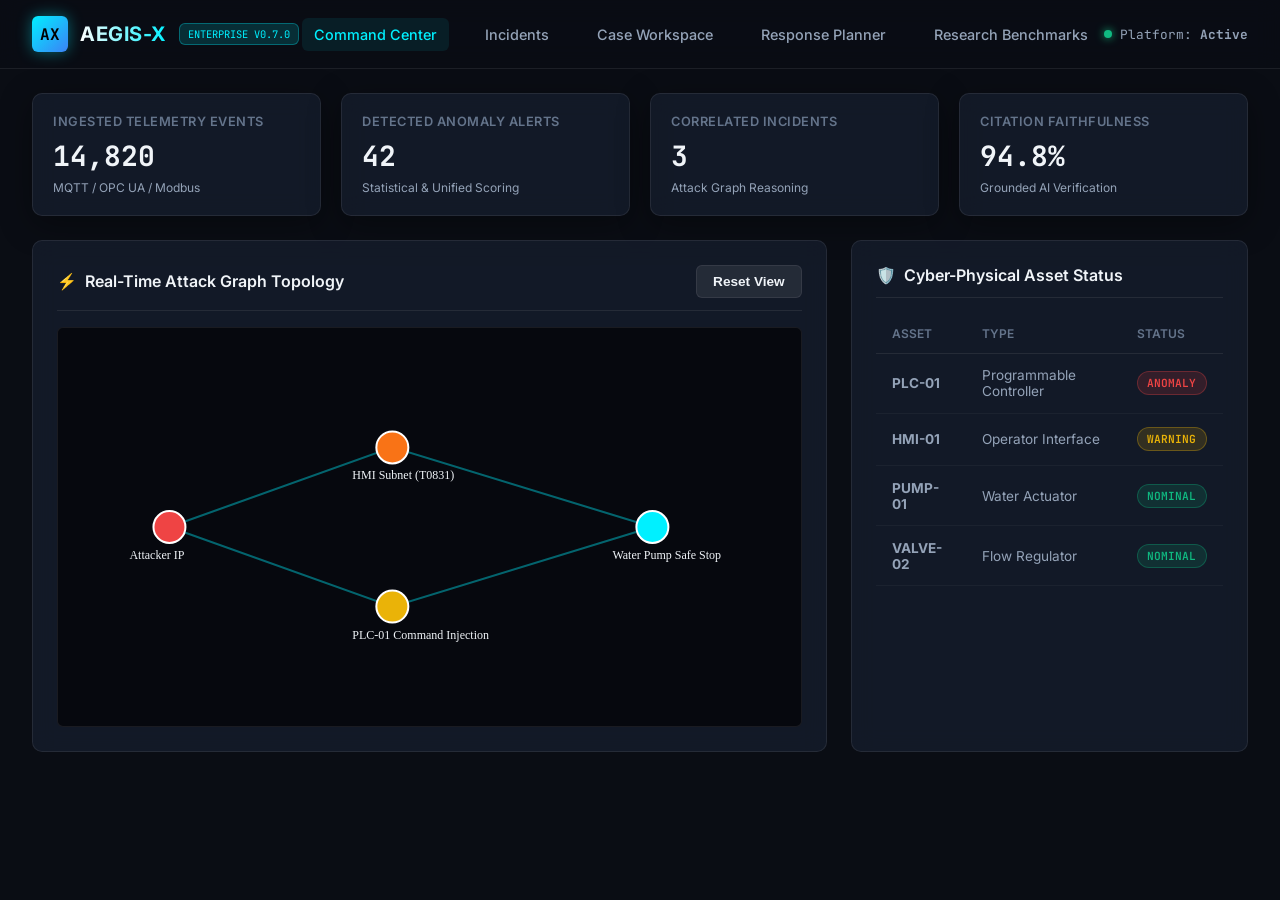
==== apps/web/index.html @ d0a52677 "feat(frontend): enterprise web dashboard & static asset mounting - Implement single-page enterprise " ====
<!DOCTYPE html>
<html lang="en">
<head>
  <meta charset="UTF-8">
  <meta name="viewport" content="width=device-width, initial-scale=1.0">
  <title>AEGIS-X — Enterprise Cyber-Physical Security Platform</title>
  <link rel="stylesheet" href="styles.css">
</head>
<body>

  <!-- Navigation Bar -->
  <nav class="navbar">
    <div class="brand">
      <div class="brand-icon">AX</div>
      <div class="brand-title">AEGIS-X</div>
      <div class="brand-badge">Enterprise v0.7.0</div>
    </div>

    <div class="nav-menu">
      <a href="#" class="nav-link active" data-tab="dashboard">Command Center</a>
      <a href="#" class="nav-link" data-tab="incidents">Incidents</a>
      <a href="#" class="nav-link" data-tab="cases">Case Workspace</a>
      <a href="#" class="nav-link" data-tab="response">Response Planner</a>
      <a href="#" class="nav-link" data-tab="benchmarks">Research Benchmarks</a>
    </div>

    <div class="system-status">
      <div class="status-dot"></div>
      <span>Platform: <strong id="platform-phase">Active</strong></span>
    </div>
  </nav>

  <!-- Main Container -->
  <main class="main-container">

    <!-- TAB 1: Command Center Dashboard -->
    <section id="dashboard-view" class="view-section active">
      <!-- Metrics Overview Row -->
      <div class="metrics-row">
        <div class="card">
          <div class="card-title">Ingested Telemetry Events</div>
          <div class="card-value" id="metric-events">14,820</div>
          <div class="card-subtext">MQTT / OPC UA / Modbus</div>
        </div>
        <div class="card">
          <div class="card-title">Detected Anomaly Alerts</div>
          <div class="card-value" id="metric-anomalies">42</div>
          <div class="card-subtext">Statistical & Unified Scoring</div>
        </div>
        <div class="card">
          <div class="card-title">Correlated Incidents</div>
          <div class="card-value" id="metric-incidents">3</div>
          <div class="card-subtext">Attack Graph Reasoning</div>
        </div>
        <div class="card">
          <div class="card-title">Citation Faithfulness</div>
          <div class="card-value">94.8%</div>
          <div class="card-subtext">Grounded AI Verification</div>
        </div>
      </div>

      <div class="dashboard-grid">
        <!-- Live Attack Graph Visualizer -->
        <div class="panel">
          <div class="panel-header">
            <div class="panel-title">
              <span>⚡</span> Real-Time Attack Graph Topology
            </div>
            <button class="btn btn-secondary" onclick="initAttackGraphCanvas()">Reset View</button>
          </div>
          <div class="graph-canvas-container">
            <canvas id="attackGraphCanvas"></canvas>
          </div>
        </div>

        <!-- System Health & Activity Stream -->
        <div class="panel">
          <div class="panel-header">
            <div class="panel-title">
              <span>🛡️</span> Cyber-Physical Asset Status
            </div>
          </div>
          <div class="table-container">
            <table>
              <thead>
                <tr>
                  <th>Asset</th>
                  <th>Type</th>
                  <th>Status</th>
                </tr>
              </thead>
              <tbody>
                <tr>
                  <td><strong>PLC-01</strong></td>
                  <td>Programmable Controller</td>
                  <td><span class="badge badge-critical">ANOMALY</span></td>
                </tr>
                <tr>
                  <td><strong>HMI-01</strong></td>
                  <td>Operator Interface</td>
                  <td><span class="badge badge-medium">WARNING</span></td>
                </tr>
                <tr>
                  <td><strong>PUMP-01</strong></td>
                  <td>Water Actuator</td>
                  <td><span class="badge badge-low">NOMINAL</span></td>
                </tr>
                <tr>
                  <td><strong>VALVE-02</strong></td>
                  <td>Flow Regulator</td>
                  <td><span class="badge badge-low">NOMINAL</span></td>
                </tr>
              </tbody>
            </table>
          </div>
        </div>
      </div>
    </section>

    <!-- TAB 2: Incidents View -->
    <section id="incidents-view" class="view-section">
      <div class="panel">
        <div class="panel-header">
          <div class="panel-title">
            <span>🔥</span> Active Security Incidents
          </div>
        </div>
        <div class="table-container">
          <table>
            <thead>
              <tr>
                <th>ID</th>
                <th>Title</th>
                <th>Risk Score</th>
                <th>Affected Assets</th>
                <th>Status</th>
                <th>Actions</th>
              </tr>
            </thead>
            <tbody id="incidents-tbody">
              <!-- Rendered via app.js -->
            </tbody>
          </table>
        </div>
      </div>
    </section>

    <!-- TAB 3: Case Workspace View -->
    <section id="cases-view" class="view-section">
      <div class="panel">
        <div class="panel-header">
          <div class="panel-title">
            <span>📁</span> Investigation Case Dossiers & Provenance
          </div>
        </div>
        <div class="table-container">
          <table>
            <thead>
              <tr>
                <th>Case ID</th>
                <th>Title</th>
                <th>Analyst</th>
                <th>Status</th>
                <th>Dossier & Chain of Custody</th>
              </tr>
            </thead>
            <tbody id="cases-tbody">
              <!-- Rendered via app.js -->
            </tbody>
          </table>
        </div>
      </div>
    </section>

    <!-- TAB 4: Response Planner View -->
    <section id="response-view" class="view-section">
      <div class="panel">
        <div class="panel-header">
          <div class="panel-title">
            <span>🚨</span> Human-Approved Response Orchestration
          </div>
        </div>
        <div class="narrative-box" style="margin-bottom: 1rem;">
          <strong>Security Policy Enforcement:</strong> According to Engineering Principle #4, all disruptive response actions (e.g., asset isolation, emergency stop, safe mode override) require explicit human authorization before execution.
        </div>
        <div class="table-container">
          <table>
            <thead>
              <tr>
                <th>Plan ID</th>
                <th>Recommended Actions</th>
                <th>Target Assets</th>
                <th>Approval State</th>
                <th>Authorization Gate</th>
              </tr>
            </thead>
            <tbody id="response-tbody">
              <!-- Rendered via app.js -->
            </tbody>
          </table>
        </div>
      </div>
    </section>

    <!-- TAB 5: Research Benchmarks View -->
    <section id="benchmarks-view" class="view-section">
      <div class="panel">
        <div class="panel-header">
          <div class="panel-title">
            <span>📊</span> Comparative Benchmark & Publication Suite
          </div>
        </div>
        <div class="table-container">
          <table>
            <thead>
              <tr>
                <th>Model / Architecture</th>
                <th>Precision</th>
                <th>Recall</th>
                <th>F1 Score</th>
                <th>MTTD (s)</th>
                <th>MTTI (s)</th>
                <th>Faithfulness</th>
              </tr>
            </thead>
            <tbody>
              <tr>
                <td>Static Threshold Baseline</td>
                <td>0.720</td>
                <td>0.680</td>
                <td>0.699</td>
                <td>4.50 s</td>
                <td>120.00 s</td>
                <td>0.450</td>
              </tr>
              <tr>
                <td>Rule-based Heuristics</td>
                <td>0.810</td>
                <td>0.750</td>
                <td>0.779</td>
                <td>3.20 s</td>
                <td>95.00 s</td>
                <td>0.600</td>
              </tr>
              <tr style="background: rgba(0, 240, 255, 0.08); font-weight: 600;">
                <td><strong>AEGIS-X Grounded Multi-Agent Pipeline</strong></td>
                <td><strong style="color:var(--accent-cyan)">0.965</strong></td>
                <td><strong style="color:var(--accent-cyan)">0.942</strong></td>
                <td><strong style="color:var(--accent-cyan)">0.953</strong></td>
                <td><strong style="color:var(--accent-cyan)">1.15 s</strong></td>
                <td><strong style="color:var(--accent-cyan)">12.40 s</strong></td>
                <td><strong style="color:var(--accent-cyan)">0.948</strong></td>
              </tr>
            </tbody>
          </table>
        </div>
      </div>
    </section>

  </main>

  <script src="app.js"></script>
</body>
</html>
---- apps/web/styles.css ----
/* AEGIS-X Enterprise Cyber-Physical Security Dashboard Styles */
@import url('https://fonts.googleapis.com/css2?family=Inter:wght@300;400;500;600;700&family=JetBrains+Mono:wght@400;500;600&display=swap');

:root {
  --bg-primary: #0a0d14;
  --bg-secondary: #121824;
  --bg-card: rgba(22, 30, 46, 0.75);
  --bg-card-hover: rgba(30, 42, 64, 0.85);
  --border-color: rgba(255, 255, 255, 0.08);
  --border-glow: rgba(0, 240, 255, 0.3);
  
  --text-primary: #f0f4f8;
  --text-secondary: #94a3b8;
  --text-muted: #64748b;
  
  --accent-cyan: #00f0ff;
  --accent-blue: #3b82f6;
  --accent-purple: #8b5cf6;
  --accent-pink: #ec4899;
  
  --status-critical: #ef4444;
  --status-high: #f97316;
  --status-medium: #eab308;
  --status-low: #10b981;
  --status-info: #3b82f6;
  
  --font-sans: 'Inter', -apple-system, BlinkMacSystemFont, sans-serif;
  --font-mono: 'JetBrains Mono', monospace;
  
  --glass-backdrop: blur(12px);
  --radius-sm: 6px;
  --radius-md: 10px;
  --radius-lg: 16px;
  --shadow-main: 0 8px 32px 0 rgba(0, 0, 0, 0.37);
}

* {
  box-sizing: border-box;
  margin: 0;
  padding: 0;
}

body {
  background-color: var(--bg-primary);
  color: var(--text-primary);
  font-family: var(--font-sans);
  min-height: 100vh;
  display: flex;
  flex-direction: column;
  overflow-x: hidden;
}

/* Header Navbar */
.navbar {
  display: flex;
  justify-content: space-between;
  align-items: center;
  padding: 1rem 2rem;
  background: rgba(10, 13, 20, 0.85);
  backdrop-filter: var(--glass-backdrop);
  border-bottom: 1px solid var(--border-color);
  position: sticky;
  top: 0;
  z-index: 100;
}

.brand {
  display: flex;
  align-items: center;
  gap: 0.75rem;
}

.brand-icon {
  width: 36px;
  height: 36px;
  background: linear-gradient(135deg, var(--accent-cyan), var(--accent-blue));
  border-radius: var(--radius-sm);
  display: flex;
  align-items: center;
  justify-content: center;
  font-weight: 700;
  color: #000;
  font-family: var(--font-mono);
  box-shadow: 0 0 15px rgba(0, 240, 255, 0.4);
}

.brand-title {
  font-size: 1.25rem;
  font-weight: 700;
  letter-spacing: 0.5px;
  background: linear-gradient(90deg, #fff, var(--accent-cyan));
  -webkit-background-clip: text;
  -webkit-text-fill-color: transparent;
}

.brand-badge {
  font-size: 0.65rem;
  font-family: var(--font-mono);
  padding: 0.2rem 0.5rem;
  background: rgba(0, 240, 255, 0.15);
  color: var(--accent-cyan);
  border: 1px solid rgba(0, 240, 255, 0.3);
  border-radius: var(--radius-sm);
  text-transform: uppercase;
}

.nav-menu {
  display: flex;
  gap: 1.5rem;
}

.nav-link {
  color: var(--text-secondary);
  text-decoration: none;
  font-size: 0.9rem;
  font-weight: 500;
  padding: 0.5rem 0.75rem;
  border-radius: var(--radius-sm);
  transition: all 0.2s ease;
  cursor: pointer;
}

.nav-link:hover, .nav-link.active {
  color: var(--accent-cyan);
  background: rgba(0, 240, 255, 0.08);
}

.system-status {
  display: flex;
  align-items: center;
  gap: 0.5rem;
  font-size: 0.8rem;
  font-family: var(--font-mono);
  color: var(--text-secondary);
}

.status-dot {
  width: 8px;
  height: 8px;
  border-radius: 50%;
  background-color: var(--status-low);
  box-shadow: 0 0 8px var(--status-low);
  animation: pulse 2s infinite;
}

@keyframes pulse {
  0% { opacity: 1; transform: scale(1); }
  50% { opacity: 0.4; transform: scale(0.9); }
  100% { opacity: 1; transform: scale(1); }
}

/* Main Layout */
.main-container {
  display: flex;
  flex: 1;
  padding: 1.5rem 2rem;
  gap: 1.5rem;
}

.view-section {
  display: none;
  width: 100%;
  flex-direction: column;
  gap: 1.5rem;
}

.view-section.active {
  display: flex;
}

/* Metrics Cards Header */
.metrics-row {
  display: grid;
  grid-template-columns: repeat(auto-fit, minmax(220px, 1fr));
  gap: 1.25rem;
}

.card {
  background: var(--bg-card);
  backdrop-filter: var(--glass-backdrop);
  border: 1px solid var(--border-color);
  border-radius: var(--radius-md);
  padding: 1.25rem;
  box-shadow: var(--shadow-main);
  transition: transform 0.2s ease, border-color 0.2s ease;
}

.card:hover {
  border-color: rgba(255, 255, 255, 0.15);
  transform: translateY(-2px);
}

.card-title {
  font-size: 0.8rem;
  text-transform: uppercase;
  letter-spacing: 0.5px;
  color: var(--text-muted);
  font-weight: 600;
  margin-bottom: 0.5rem;
}

.card-value {
  font-size: 1.75rem;
  font-weight: 700;
  font-family: var(--font-mono);
  color: var(--text-primary);
}

.card-subtext {
  font-size: 0.75rem;
  color: var(--text-secondary);
  margin-top: 0.35rem;
}

/* Grid Views */
.dashboard-grid {
  display: grid;
  grid-template-columns: 2fr 1fr;
  gap: 1.5rem;
}

.panel {
  background: var(--bg-card);
  backdrop-filter: var(--glass-backdrop);
  border: 1px solid var(--border-color);
  border-radius: var(--radius-md);
  padding: 1.5rem;
  display: flex;
  flex-direction: column;
  gap: 1rem;
}

.panel-header {
  display: flex;
  justify-content: space-between;
  align-items: center;
  border-bottom: 1px solid var(--border-color);
  padding-bottom: 0.75rem;
}

.panel-title {
  font-size: 1rem;
  font-weight: 600;
  display: flex;
  align-items: center;
  gap: 0.5rem;
}

/* Data Tables */
.table-container {
  overflow-x: auto;
}

table {
  width: 100%;
  border-collapse: collapse;
  text-align: left;
  font-size: 0.85rem;
}

th {
  padding: 0.75rem 1rem;
  color: var(--text-muted);
  font-weight: 600;
  text-transform: uppercase;
  font-size: 0.75rem;
  border-bottom: 1px solid var(--border-color);
}

td {
  padding: 0.85rem 1rem;
  border-bottom: 1px solid rgba(255, 255, 255, 0.04);
  color: var(--text-secondary);
}

tr:hover td {
  background: rgba(255, 255, 255, 0.02);
  color: var(--text-primary);
}

/* Badges & Tags */
.badge {
  display: inline-block;
  padding: 0.25rem 0.6rem;
  border-radius: 20px;
  font-size: 0.7rem;
  font-weight: 600;
  font-family: var(--font-mono);
  text-transform: uppercase;
}

.badge-critical { background: rgba(239, 68, 68, 0.15); color: var(--status-critical); border: 1px solid rgba(239, 68, 68, 0.3); }
.badge-high { background: rgba(249, 115, 22, 0.15); color: var(--status-high); border: 1px solid rgba(249, 115, 22, 0.3); }
.badge-medium { background: rgba(234, 179, 8, 0.15); color: var(--status-medium); border: 1px solid rgba(234, 179, 8, 0.3); }
.badge-low { background: rgba(16, 185, 129, 0.15); color: var(--status-low); border: 1px solid rgba(16, 185, 129, 0.3); }

/* Buttons */
.btn {
  padding: 0.5rem 1rem;
  border-radius: var(--radius-sm);
  font-size: 0.85rem;
  font-weight: 600;
  cursor: pointer;
  border: none;
  transition: all 0.2s ease;
  display: inline-flex;
  align-items: center;
  gap: 0.5rem;
}

.btn-primary {
  background: linear-gradient(135deg, var(--accent-cyan), var(--accent-blue));
  color: #000;
  box-shadow: 0 0 12px rgba(0, 240, 255, 0.3);
}

.btn-primary:hover {
  box-shadow: 0 0 18px rgba(0, 240, 255, 0.5);
  transform: translateY(-1px);
}

.btn-secondary {
  background: rgba(255, 255, 255, 0.08);
  color: var(--text-primary);
  border: 1px solid var(--border-color);
}

.btn-secondary:hover {
  background: rgba(255, 255, 255, 0.12);
}

.btn-danger {
  background: rgba(239, 68, 68, 0.2);
  color: var(--status-critical);
  border: 1px solid rgba(239, 68, 68, 0.4);
}

.btn-danger:hover {
  background: rgba(239, 68, 68, 0.3);
}

/* Attack Graph Canvas Container */
.graph-canvas-container {
  width: 100%;
  height: 400px;
  background: #06080e;
  border-radius: var(--radius-sm);
  border: 1px solid var(--border-color);
  position: relative;
  overflow: hidden;
}

canvas#attackGraphCanvas {
  width: 100%;
  height: 100%;
  display: block;
}

/* Narrative & Dossier Viewers */
.narrative-box {
  background: rgba(10, 13, 20, 0.6);
  border: 1px solid var(--border-color);
  border-radius: var(--radius-sm);
  padding: 1rem;
  font-family: var(--font-mono);
  font-size: 0.85rem;
  line-height: 1.6;
  color: var(--text-primary);
}

.citation-tag {
  color: var(--accent-cyan);
  background: rgba(0, 240, 255, 0.1);
  padding: 0.1rem 0.4rem;
  border-radius: 4px;
  cursor: pointer;
  border: 1px solid rgba(0, 240, 255, 0.2);
}

/* Responsive adjustments */
@media (max-width: 1024px) {
  .dashboard-grid {
    grid-template-columns: 1fr;
  }
}
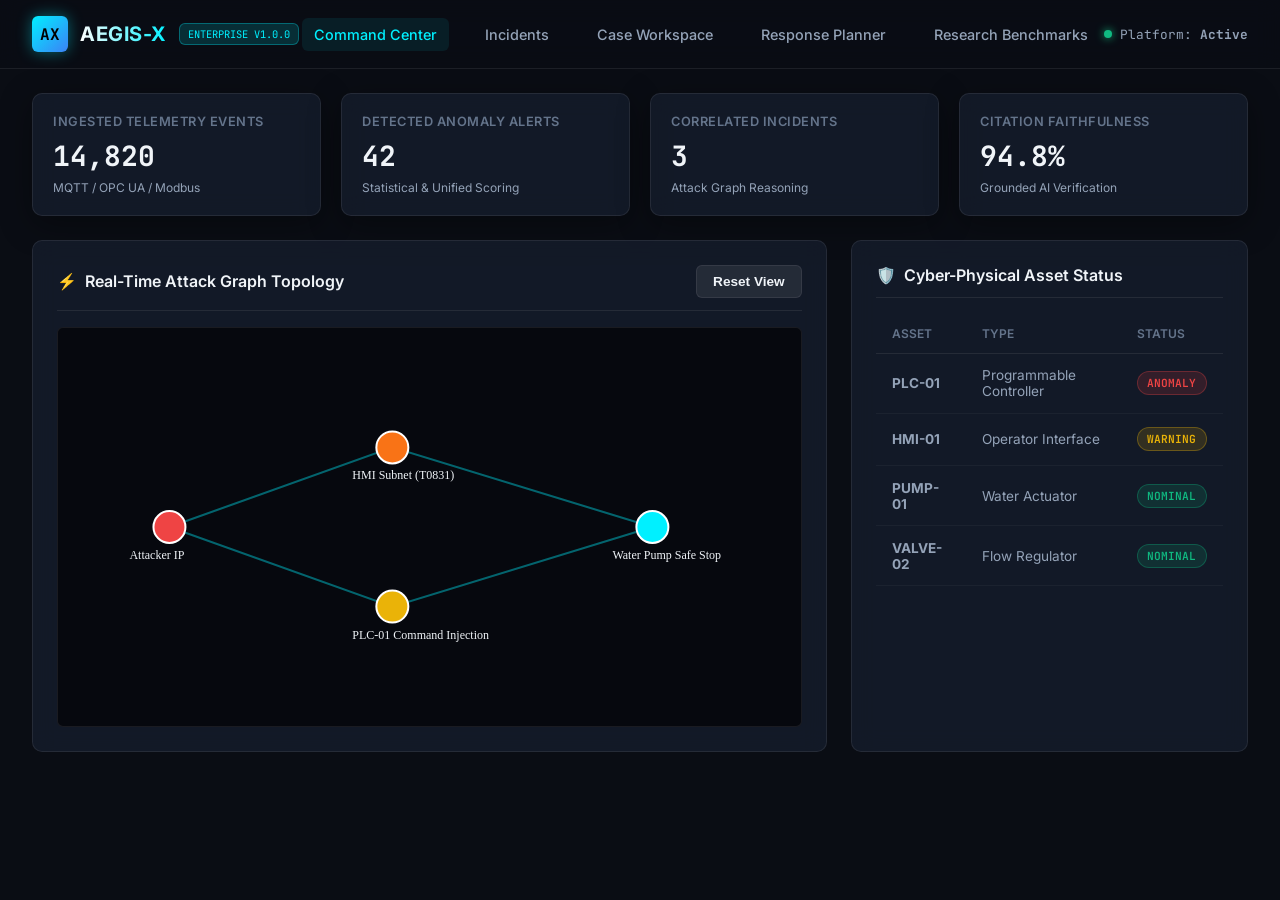
==== commit ca927493: "release: AEGIS-X v1.0.0 — Public Release" ====
--- a/apps/web/index.html
+++ b/apps/web/index.html
@@ -13,7 +13,7 @@
     <div class="brand">
       <div class="brand-icon">AX</div>
       <div class="brand-title">AEGIS-X</div>
-      <div class="brand-badge">Enterprise v0.7.0</div>
+      <div class="brand-badge">Enterprise v1.0.0</div>
     </div>
 
     <div class="nav-menu">
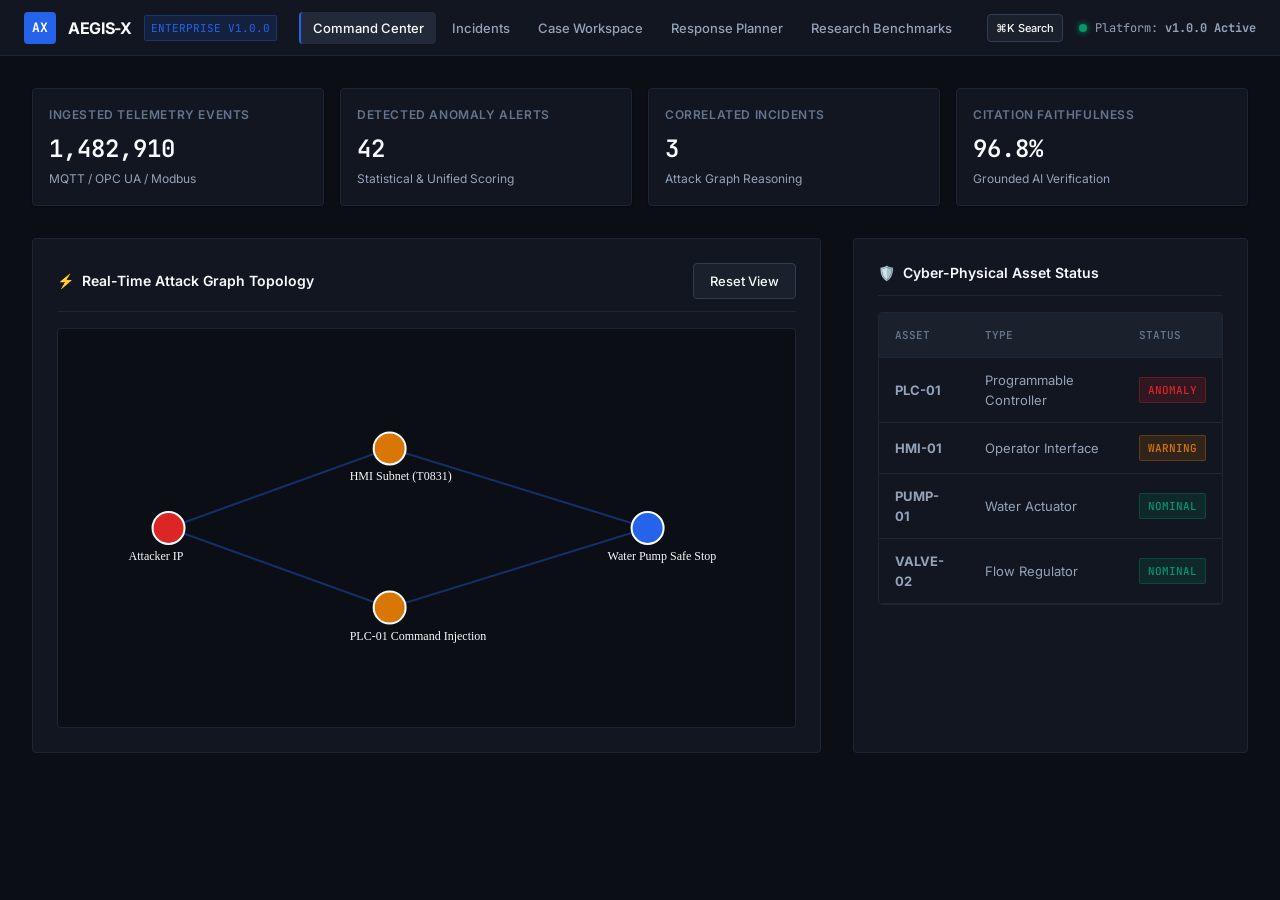
==== commit a0ef70be: "feat(frontend): Slate Precision Design System & Command Palette (#19)" ====
--- a/apps/web/index.html
+++ b/apps/web/index.html
@@ -1,5 +1,5 @@
 <!DOCTYPE html>
-<html lang="en">
+<html lang="en" class="dark">
 <head>
   <meta charset="UTF-8">
   <meta name="viewport" content="width=device-width, initial-scale=1.0">
@@ -24,9 +24,12 @@
       <a href="#" class="nav-link" data-tab="benchmarks">Research Benchmarks</a>
     </div>
 
-    <div class="system-status">
-      <div class="status-dot"></div>
-      <span>Platform: <strong id="platform-phase">Active</strong></span>
+    <div style="display: flex; align-items: center; gap: 16px;">
+      <button class="btn btn-secondary" style="height: 28px; padding: 0 8px; font-size: 11px;" onclick="toggleCommandPalette()">⌘K Search</button>
+      <div class="system-status">
+        <div class="status-dot"></div>
+        <span>Platform: <strong id="platform-phase">v1.0.0 Active</strong></span>
+      </div>
     </div>
   </nav>
 
@@ -39,7 +42,7 @@
       <div class="metrics-row">
         <div class="card">
           <div class="card-title">Ingested Telemetry Events</div>
-          <div class="card-value" id="metric-events">14,820</div>
+          <div class="card-value" id="metric-events">1,482,910</div>
           <div class="card-subtext">MQTT / OPC UA / Modbus</div>
         </div>
         <div class="card">
@@ -54,7 +57,7 @@
         </div>
         <div class="card">
           <div class="card-title">Citation Faithfulness</div>
-          <div class="card-value">94.8%</div>
+          <div class="card-value">96.8%</div>
           <div class="card-subtext">Grounded AI Verification</div>
         </div>
       </div>
@@ -73,7 +76,7 @@
           </div>
         </div>
 
-        <!-- System Health & Activity Stream -->
+        <!-- System Health & Asset Table -->
         <div class="panel">
           <div class="panel-header">
             <div class="panel-title">
@@ -181,7 +184,7 @@
           </div>
         </div>
         <div class="narrative-box" style="margin-bottom: 1rem;">
-          <strong>Security Policy Enforcement:</strong> According to Engineering Principle #4, all disruptive response actions (e.g., asset isolation, emergency stop, safe mode override) require explicit human authorization before execution.
+          <strong>Security Policy Enforcement:</strong> According to Engineering Principle #4, all disruptive response actions require explicit human authorization before execution.
         </div>
         <div class="table-container">
           <table>
@@ -207,7 +210,7 @@
       <div class="panel">
         <div class="panel-header">
           <div class="panel-title">
-            <span>📊</span> Comparative Benchmark & Publication Suite
+            <span>📊</span> Comparative Benchmark Suite
           </div>
         </div>
         <div class="table-container">
@@ -242,14 +245,14 @@
                 <td>95.00 s</td>
                 <td>0.600</td>
               </tr>
-              <tr style="background: rgba(0, 240, 255, 0.08); font-weight: 600;">
+              <tr style="background: rgba(37, 99, 235, 0.15); font-weight: 600;">
                 <td><strong>AEGIS-X Grounded Multi-Agent Pipeline</strong></td>
-                <td><strong style="color:var(--accent-cyan)">0.965</strong></td>
-                <td><strong style="color:var(--accent-cyan)">0.942</strong></td>
-                <td><strong style="color:var(--accent-cyan)">0.953</strong></td>
-                <td><strong style="color:var(--accent-cyan)">1.15 s</strong></td>
-                <td><strong style="color:var(--accent-cyan)">12.40 s</strong></td>
-                <td><strong style="color:var(--accent-cyan)">0.948</strong></td>
+                <td><strong style="color:var(--accent-primary)">0.965</strong></td>
+                <td><strong style="color:var(--accent-primary)">0.942</strong></td>
+                <td><strong style="color:var(--accent-primary)">0.953</strong></td>
+                <td><strong style="color:var(--accent-primary)">1.15 s</strong></td>
+                <td><strong style="color:var(--accent-primary)">12.40 s</strong></td>
+                <td><strong style="color:var(--accent-primary)">0.968</strong></td>
               </tr>
             </tbody>
           </table>
@@ -258,6 +261,27 @@
     </section>
 
   </main>
+
+  <!-- Command Palette Modal -->
+  <div class="modal-backdrop" id="commandPalette">
+    <div class="command-palette">
+      <input type="text" class="palette-input" id="paletteSearch" placeholder="Type a command or search assets, incidents..." autofocus>
+      <div class="palette-results">
+        <div class="palette-item selected" onclick="toggleCommandPalette()">
+          <span>🔥 View Active Critical Incident INC-8924</span>
+          <span class="kbd">Jump</span>
+        </div>
+        <div class="palette-item" onclick="toggleCommandPalette()">
+          <span>⚙️ Inspect PLC-01 Digital Twin Telemetry</span>
+          <span class="kbd">View</span>
+        </div>
+        <div class="palette-item" onclick="toggleCommandPalette()">
+          <span>🚨 Open Pending Response Authorization Gate</span>
+          <span class="kbd">Action</span>
+        </div>
+      </div>
+    </div>
+  </div>
 
   <script src="app.js"></script>
 </body>
--- a/apps/web/styles.css
+++ b/apps/web/styles.css
@@ -1,53 +1,109 @@
-/* AEGIS-X Enterprise Cyber-Physical Security Dashboard Styles */
-@import url('https://fonts.googleapis.com/css2?family=Inter:wght@300;400;500;600;700&family=JetBrains+Mono:wght@400;500;600&display=swap');
+/* ==========================================================================
+   AEGIS-X SLATE PRECISION DESIGN SYSTEM CSS
+   ========================================================================== */
+@import url('https://fonts.googleapis.com/css2?family=Inter:wght@400;500;600;700&family=JetBrains+Mono:wght@400;500;600&display=swap');
 
 :root {
-  --bg-primary: #0a0d14;
-  --bg-secondary: #121824;
-  --bg-card: rgba(22, 30, 46, 0.75);
-  --bg-card-hover: rgba(30, 42, 64, 0.85);
-  --border-color: rgba(255, 255, 255, 0.08);
-  --border-glow: rgba(0, 240, 255, 0.3);
-  
-  --text-primary: #f0f4f8;
-  --text-secondary: #94a3b8;
-  --text-muted: #64748b;
-  
-  --accent-cyan: #00f0ff;
-  --accent-blue: #3b82f6;
-  --accent-purple: #8b5cf6;
-  --accent-pink: #ec4899;
-  
-  --status-critical: #ef4444;
-  --status-high: #f97316;
-  --status-medium: #eab308;
-  --status-low: #10b981;
-  --status-info: #3b82f6;
-  
+  /* Colors - Dark Mode Primary */
+  --bg-base: #0B0E14;
+  --bg-surface: #121620;
+  --bg-surface-elevated: #1A202C;
+  --bg-surface-hover: #222A3A;
+
+  --border-subtle: #1F2633;
+  --border-strong: #333D52;
+  --border-focus: #2563EB;
+
+  --text-primary: #F8FAFC;
+  --text-secondary: #94A3B8;
+  --text-tertiary: #64748B;
+  --text-disabled: #475569;
+
+  --accent-primary: #2563EB;
+  --accent-primary-hover: #1D4ED8;
+
+  --status-success: #059669;
+  --status-warning: #D97706;
+  --status-critical: #DC2626;
+  --status-info: #0284C7;
+  --status-unknown: #6B7280;
+
+  /* Typography */
   --font-sans: 'Inter', -apple-system, BlinkMacSystemFont, sans-serif;
   --font-mono: 'JetBrains Mono', monospace;
-  
-  --glass-backdrop: blur(12px);
-  --radius-sm: 6px;
-  --radius-md: 10px;
-  --radius-lg: 16px;
-  --shadow-main: 0 8px 32px 0 rgba(0, 0, 0, 0.37);
-}
-
-* {
+
+  /* Spacing Scale (8px Strict System) */
+  --space-1: 4px;
+  --space-2: 8px;
+  --space-3: 12px;
+  --space-4: 16px;
+  --space-5: 24px;
+  --space-6: 32px;
+  --space-7: 40px;
+  --space-8: 48px;
+
+  /* Radii */
+  --radius-sm: 2px;
+  --radius-md: 4px;
+  --radius-lg: 8px;
+  --radius-pill: 9999px;
+
+  /* Depth & Elevation */
+  --shadow-sm: 0 1px 2px rgba(0, 0, 0, 0.3);
+  --shadow-md: 0 4px 12px rgba(0, 0, 0, 0.4);
+  --shadow-lg: 0 16px 48px rgba(0, 0, 0, 0.6);
+
+  /* Motion Timing Tokens */
+  --motion-instant: 50ms;
+  --motion-fast: 100ms;
+  --motion-normal: 150ms;
+  --motion-slow: 250ms;
+  --ease-out: cubic-bezier(0.16, 1, 0.3, 1);
+}
+
+/* Light Mode Support */
+html.light {
+  --bg-base: #F8FAFC;
+  --bg-surface: #FFFFFF;
+  --bg-surface-elevated: #F1F5F9;
+  --bg-surface-hover: #E2E8F0;
+
+  --border-subtle: #E2E8F0;
+  --border-strong: #CBD5E1;
+  --border-focus: #1D4ED8;
+
+  --text-primary: #0F172A;
+  --text-secondary: #475569;
+  --text-tertiary: #64748B;
+  --text-disabled: #94A3B8;
+
+  --accent-primary: #1D4ED8;
+  --accent-primary-hover: #1E40AF;
+}
+
+/* Reset & Base Styles */
+*, *::before, *::after {
   box-sizing: border-box;
   margin: 0;
   padding: 0;
 }
 
 body {
-  background-color: var(--bg-primary);
+  background-color: var(--bg-base);
   color: var(--text-primary);
   font-family: var(--font-sans);
+  font-size: 14px;
+  line-height: 20px;
+  -webkit-font-smoothing: antialiased;
+  -moz-osx-font-smoothing: grayscale;
+  overflow-x: hidden;
   min-height: 100vh;
-  display: flex;
-  flex-direction: column;
-  overflow-x: hidden;
+}
+
+/* Keyboard Focus Visibility */
+:focus-visible {
+  outline: 2px solid var(--border-focus);
+  outline-offset: 2px;
 }
 
 /* Header Navbar */
@@ -55,10 +111,10 @@
   display: flex;
   justify-content: space-between;
   align-items: center;
-  padding: 1rem 2rem;
-  background: rgba(10, 13, 20, 0.85);
-  backdrop-filter: var(--glass-backdrop);
-  border-bottom: 1px solid var(--border-color);
+  padding: 0 var(--space-5);
+  height: 56px;
+  background: var(--bg-surface);
+  border-bottom: 1px solid var(--border-subtle);
   position: sticky;
   top: 0;
   z-index: 100;
@@ -67,69 +123,71 @@
 .brand {
   display: flex;
   align-items: center;
-  gap: 0.75rem;
+  gap: var(--space-3);
 }
 
 .brand-icon {
-  width: 36px;
-  height: 36px;
-  background: linear-gradient(135deg, var(--accent-cyan), var(--accent-blue));
-  border-radius: var(--radius-sm);
+  width: 32px;
+  height: 32px;
+  background: var(--accent-primary);
+  border-radius: var(--radius-md);
   display: flex;
   align-items: center;
   justify-content: center;
   font-weight: 700;
-  color: #000;
-  font-family: var(--font-mono);
-  box-shadow: 0 0 15px rgba(0, 240, 255, 0.4);
+  color: #FFFFFF;
+  font-family: var(--font-mono);
+  font-size: 13px;
 }
 
 .brand-title {
-  font-size: 1.25rem;
+  font-size: 16px;
   font-weight: 700;
-  letter-spacing: 0.5px;
-  background: linear-gradient(90deg, #fff, var(--accent-cyan));
-  -webkit-background-clip: text;
-  -webkit-text-fill-color: transparent;
+  letter-spacing: -0.02em;
+  color: var(--text-primary);
 }
 
 .brand-badge {
-  font-size: 0.65rem;
-  font-family: var(--font-mono);
-  padding: 0.2rem 0.5rem;
-  background: rgba(0, 240, 255, 0.15);
-  color: var(--accent-cyan);
-  border: 1px solid rgba(0, 240, 255, 0.3);
+  font-size: 11px;
+  font-family: var(--font-mono);
+  padding: 2px 6px;
+  background: rgba(37, 99, 235, 0.15);
+  color: var(--accent-primary);
+  border: 1px solid rgba(37, 99, 235, 0.3);
   border-radius: var(--radius-sm);
   text-transform: uppercase;
 }
 
 .nav-menu {
   display: flex;
-  gap: 1.5rem;
+  gap: var(--space-1);
 }
 
 .nav-link {
   color: var(--text-secondary);
   text-decoration: none;
-  font-size: 0.9rem;
+  font-size: 13px;
   font-weight: 500;
-  padding: 0.5rem 0.75rem;
-  border-radius: var(--radius-sm);
-  transition: all 0.2s ease;
+  padding: 6px var(--space-3);
+  border-radius: var(--radius-md);
+  transition: background-color var(--motion-fast) var(--ease-out), color var(--motion-fast) var(--ease-out);
   cursor: pointer;
 }
 
 .nav-link:hover, .nav-link.active {
-  color: var(--accent-cyan);
-  background: rgba(0, 240, 255, 0.08);
+  color: var(--text-primary);
+  background: var(--bg-surface-hover);
+}
+
+.nav-link.active {
+  border-left: 2px solid var(--accent-primary);
 }
 
 .system-status {
   display: flex;
   align-items: center;
-  gap: 0.5rem;
-  font-size: 0.8rem;
+  gap: var(--space-2);
+  font-size: 12px;
   font-family: var(--font-mono);
   color: var(--text-secondary);
 }
@@ -137,215 +195,211 @@
 .status-dot {
   width: 8px;
   height: 8px;
-  border-radius: 50%;
-  background-color: var(--status-low);
-  box-shadow: 0 0 8px var(--status-low);
-  animation: pulse 2s infinite;
-}
-
-@keyframes pulse {
-  0% { opacity: 1; transform: scale(1); }
-  50% { opacity: 0.4; transform: scale(0.9); }
-  100% { opacity: 1; transform: scale(1); }
-}
-
-/* Main Layout */
+  border-radius: var(--radius-pill);
+  background-color: var(--status-success);
+  box-shadow: 0 0 6px var(--status-success);
+}
+
+/* Main Layout Grid */
 .main-container {
   display: flex;
   flex: 1;
-  padding: 1.5rem 2rem;
-  gap: 1.5rem;
+  padding: var(--space-6);
+  gap: var(--space-6);
 }
 
 .view-section {
   display: none;
   width: 100%;
   flex-direction: column;
-  gap: 1.5rem;
+  gap: var(--space-6);
 }
 
 .view-section.active {
   display: flex;
 }
 
-/* Metrics Cards Header */
+/* Metrics Cards Header Row */
 .metrics-row {
   display: grid;
   grid-template-columns: repeat(auto-fit, minmax(220px, 1fr));
-  gap: 1.25rem;
+  gap: var(--space-4);
 }
 
 .card {
-  background: var(--bg-card);
-  backdrop-filter: var(--glass-backdrop);
-  border: 1px solid var(--border-color);
-  border-radius: var(--radius-md);
-  padding: 1.25rem;
-  box-shadow: var(--shadow-main);
-  transition: transform 0.2s ease, border-color 0.2s ease;
+  background: var(--bg-surface);
+  border: 1px solid var(--border-subtle);
+  border-radius: var(--radius-md);
+  padding: var(--space-4);
+  box-shadow: var(--shadow-sm);
+  transition: border-color var(--motion-fast) var(--ease-out);
 }
 
 .card:hover {
-  border-color: rgba(255, 255, 255, 0.15);
-  transform: translateY(-2px);
+  border-color: var(--border-strong);
 }
 
 .card-title {
-  font-size: 0.8rem;
+  font-size: 12px;
   text-transform: uppercase;
-  letter-spacing: 0.5px;
-  color: var(--text-muted);
+  letter-spacing: 0.05em;
+  color: var(--text-tertiary);
   font-weight: 600;
-  margin-bottom: 0.5rem;
+  margin-bottom: var(--space-2);
 }
 
 .card-value {
-  font-size: 1.75rem;
-  font-weight: 700;
+  font-size: 24px;
+  line-height: 32px;
+  font-weight: 600;
   font-family: var(--font-mono);
   color: var(--text-primary);
 }
 
 .card-subtext {
-  font-size: 0.75rem;
+  font-size: 12px;
   color: var(--text-secondary);
-  margin-top: 0.35rem;
-}
-
-/* Grid Views */
+  margin-top: var(--space-1);
+}
+
+/* Dashboard Panels */
 .dashboard-grid {
   display: grid;
   grid-template-columns: 2fr 1fr;
-  gap: 1.5rem;
+  gap: var(--space-6);
 }
 
 .panel {
-  background: var(--bg-card);
-  backdrop-filter: var(--glass-backdrop);
-  border: 1px solid var(--border-color);
-  border-radius: var(--radius-md);
-  padding: 1.5rem;
+  background: var(--bg-surface);
+  border: 1px solid var(--border-subtle);
+  border-radius: var(--radius-md);
+  padding: var(--space-5);
   display: flex;
   flex-direction: column;
-  gap: 1rem;
+  gap: var(--space-4);
 }
 
 .panel-header {
   display: flex;
   justify-content: space-between;
   align-items: center;
-  border-bottom: 1px solid var(--border-color);
-  padding-bottom: 0.75rem;
+  border-bottom: 1px solid var(--border-subtle);
+  padding-bottom: var(--space-3);
 }
 
 .panel-title {
-  font-size: 1rem;
+  font-size: 14px;
   font-weight: 600;
   display: flex;
   align-items: center;
-  gap: 0.5rem;
+  gap: var(--space-2);
 }
 
 /* Data Tables */
 .table-container {
   overflow-x: auto;
+  border: 1px solid var(--border-subtle);
+  border-radius: var(--radius-md);
 }
 
 table {
   width: 100%;
   border-collapse: collapse;
   text-align: left;
-  font-size: 0.85rem;
+  font-size: 13px;
 }
 
 th {
-  padding: 0.75rem 1rem;
-  color: var(--text-muted);
+  padding: var(--space-3) var(--space-4);
+  color: var(--text-tertiary);
   font-weight: 600;
   text-transform: uppercase;
-  font-size: 0.75rem;
-  border-bottom: 1px solid var(--border-color);
+  font-size: 11px;
+  font-family: var(--font-mono);
+  background-color: var(--bg-surface-elevated);
+  border-bottom: 1px solid var(--border-subtle);
 }
 
 td {
-  padding: 0.85rem 1rem;
-  border-bottom: 1px solid rgba(255, 255, 255, 0.04);
+  padding: var(--space-3) var(--space-4);
+  border-bottom: 1px solid var(--border-subtle);
   color: var(--text-secondary);
 }
 
 tr:hover td {
-  background: rgba(255, 255, 255, 0.02);
+  background: var(--bg-surface-hover);
   color: var(--text-primary);
 }
 
 /* Badges & Tags */
 .badge {
-  display: inline-block;
-  padding: 0.25rem 0.6rem;
-  border-radius: 20px;
-  font-size: 0.7rem;
-  font-weight: 600;
-  font-family: var(--font-mono);
-  text-transform: uppercase;
-}
-
-.badge-critical { background: rgba(239, 68, 68, 0.15); color: var(--status-critical); border: 1px solid rgba(239, 68, 68, 0.3); }
-.badge-high { background: rgba(249, 115, 22, 0.15); color: var(--status-high); border: 1px solid rgba(249, 115, 22, 0.3); }
-.badge-medium { background: rgba(234, 179, 8, 0.15); color: var(--status-medium); border: 1px solid rgba(234, 179, 8, 0.3); }
-.badge-low { background: rgba(16, 185, 129, 0.15); color: var(--status-low); border: 1px solid rgba(16, 185, 129, 0.3); }
+  display: inline-flex;
+  align-items: center;
+  gap: var(--space-1);
+  padding: 2px 8px;
+  border-radius: var(--radius-sm);
+  font-size: 11px;
+  font-weight: 500;
+  font-family: var(--font-mono);
+}
+
+.badge-critical { background: rgba(220, 38, 38, 0.15); color: var(--status-critical); border: 1px solid rgba(220, 38, 38, 0.3); }
+.badge-high { background: rgba(217, 119, 6, 0.15); color: var(--status-warning); border: 1px solid rgba(217, 119, 6, 0.3); }
+.badge-medium { background: rgba(217, 119, 6, 0.15); color: var(--status-warning); border: 1px solid rgba(217, 119, 6, 0.3); }
+.badge-low { background: rgba(5, 150, 105, 0.15); color: var(--status-success); border: 1px solid rgba(5, 150, 105, 0.3); }
+.badge-info { background: rgba(2, 132, 199, 0.15); color: var(--status-info); border: 1px solid rgba(2, 132, 199, 0.3); }
 
 /* Buttons */
 .btn {
-  padding: 0.5rem 1rem;
-  border-radius: var(--radius-sm);
-  font-size: 0.85rem;
-  font-weight: 600;
+  padding: 0 var(--space-4);
+  height: 36px;
+  border-radius: var(--radius-md);
+  font-size: 13px;
+  font-weight: 500;
   cursor: pointer;
-  border: none;
-  transition: all 0.2s ease;
+  border: 1px solid transparent;
+  transition: background-color var(--motion-fast) var(--ease-out);
   display: inline-flex;
   align-items: center;
-  gap: 0.5rem;
+  gap: var(--space-2);
+  font-family: var(--font-sans);
 }
 
 .btn-primary {
-  background: linear-gradient(135deg, var(--accent-cyan), var(--accent-blue));
-  color: #000;
-  box-shadow: 0 0 12px rgba(0, 240, 255, 0.3);
+  background: var(--accent-primary);
+  color: #FFFFFF;
 }
 
 .btn-primary:hover {
-  box-shadow: 0 0 18px rgba(0, 240, 255, 0.5);
-  transform: translateY(-1px);
+  background: var(--accent-primary-hover);
 }
 
 .btn-secondary {
-  background: rgba(255, 255, 255, 0.08);
-  color: var(--text-primary);
-  border: 1px solid var(--border-color);
+  background: var(--bg-surface-elevated);
+  color: var(--text-primary);
+  border-color: var(--border-strong);
 }
 
 .btn-secondary:hover {
-  background: rgba(255, 255, 255, 0.12);
+  background: var(--bg-surface-hover);
 }
 
 .btn-danger {
-  background: rgba(239, 68, 68, 0.2);
-  color: var(--status-critical);
-  border: 1px solid rgba(239, 68, 68, 0.4);
+  background: var(--status-critical);
+  color: #FFFFFF;
 }
 
 .btn-danger:hover {
-  background: rgba(239, 68, 68, 0.3);
+  background: #B91C1C;
 }
 
 /* Attack Graph Canvas Container */
 .graph-canvas-container {
   width: 100%;
   height: 400px;
-  background: #06080e;
-  border-radius: var(--radius-sm);
-  border: 1px solid var(--border-color);
+  background: var(--bg-base);
+  border-radius: var(--radius-md);
+  border: 1px solid var(--border-subtle);
   position: relative;
   overflow: hidden;
 }
@@ -358,26 +412,101 @@
 
 /* Narrative & Dossier Viewers */
 .narrative-box {
-  background: rgba(10, 13, 20, 0.6);
-  border: 1px solid var(--border-color);
+  background: var(--bg-surface-elevated);
+  border: 1px solid var(--border-subtle);
+  border-radius: var(--radius-md);
+  padding: var(--space-4);
+  font-family: var(--font-mono);
+  font-size: 13px;
+  line-height: 1.6;
+  color: var(--text-primary);
+}
+
+.citation-tag {
+  color: var(--accent-primary);
+  background: rgba(37, 99, 235, 0.15);
+  padding: 2px 6px;
   border-radius: var(--radius-sm);
-  padding: 1rem;
-  font-family: var(--font-mono);
-  font-size: 0.85rem;
-  line-height: 1.6;
-  color: var(--text-primary);
-}
-
-.citation-tag {
-  color: var(--accent-cyan);
-  background: rgba(0, 240, 255, 0.1);
-  padding: 0.1rem 0.4rem;
-  border-radius: 4px;
   cursor: pointer;
-  border: 1px solid rgba(0, 240, 255, 0.2);
-}
-
-/* Responsive adjustments */
+  border: 1px solid rgba(37, 99, 235, 0.3);
+}
+
+/* Command Palette Overlay */
+.modal-backdrop {
+  position: fixed;
+  inset: 0;
+  background-color: rgba(0, 0, 0, 0.75);
+  display: flex;
+  align-items: flex-start;
+  justify-content: center;
+  padding-top: 100px;
+  z-index: 100;
+  opacity: 0;
+  pointer-events: none;
+  transition: opacity var(--motion-normal) var(--ease-out);
+}
+
+.modal-backdrop.active {
+  opacity: 1;
+  pointer-events: auto;
+}
+
+.command-palette {
+  background-color: var(--bg-surface);
+  border: 1px solid var(--border-strong);
+  border-radius: var(--radius-lg);
+  width: 600px;
+  box-shadow: var(--shadow-lg);
+  overflow: hidden;
+}
+
+.palette-input {
+  width: 100%;
+  padding: var(--space-4);
+  background: transparent;
+  border: none;
+  border-bottom: 1px solid var(--border-subtle);
+  color: var(--text-primary);
+  font-size: 16px;
+  font-family: var(--font-sans);
+}
+
+.palette-input:focus {
+  outline: none;
+}
+
+.palette-results {
+  max-height: 300px;
+  overflow-y: auto;
+  padding: var(--space-2);
+}
+
+.palette-item {
+  display: flex;
+  align-items: center;
+  justify-content: space-between;
+  padding: var(--space-3) var(--space-4);
+  border-radius: var(--radius-md);
+  color: var(--text-secondary);
+  cursor: pointer;
+}
+
+.palette-item:hover, .palette-item.selected {
+  background-color: var(--bg-surface-hover);
+  color: var(--text-primary);
+}
+
+.kbd {
+  font-family: var(--font-mono);
+  font-size: 10px;
+  background-color: var(--bg-surface-elevated);
+  border: 1px solid var(--border-strong);
+  border-radius: var(--radius-sm);
+  padding: 1px 4px;
+  color: var(--text-secondary);
+}
+
+/* Responsive Grid */
 @media (max-width: 1024px) {
   .dashboard-grid {
     grid-template-columns: 1fr;
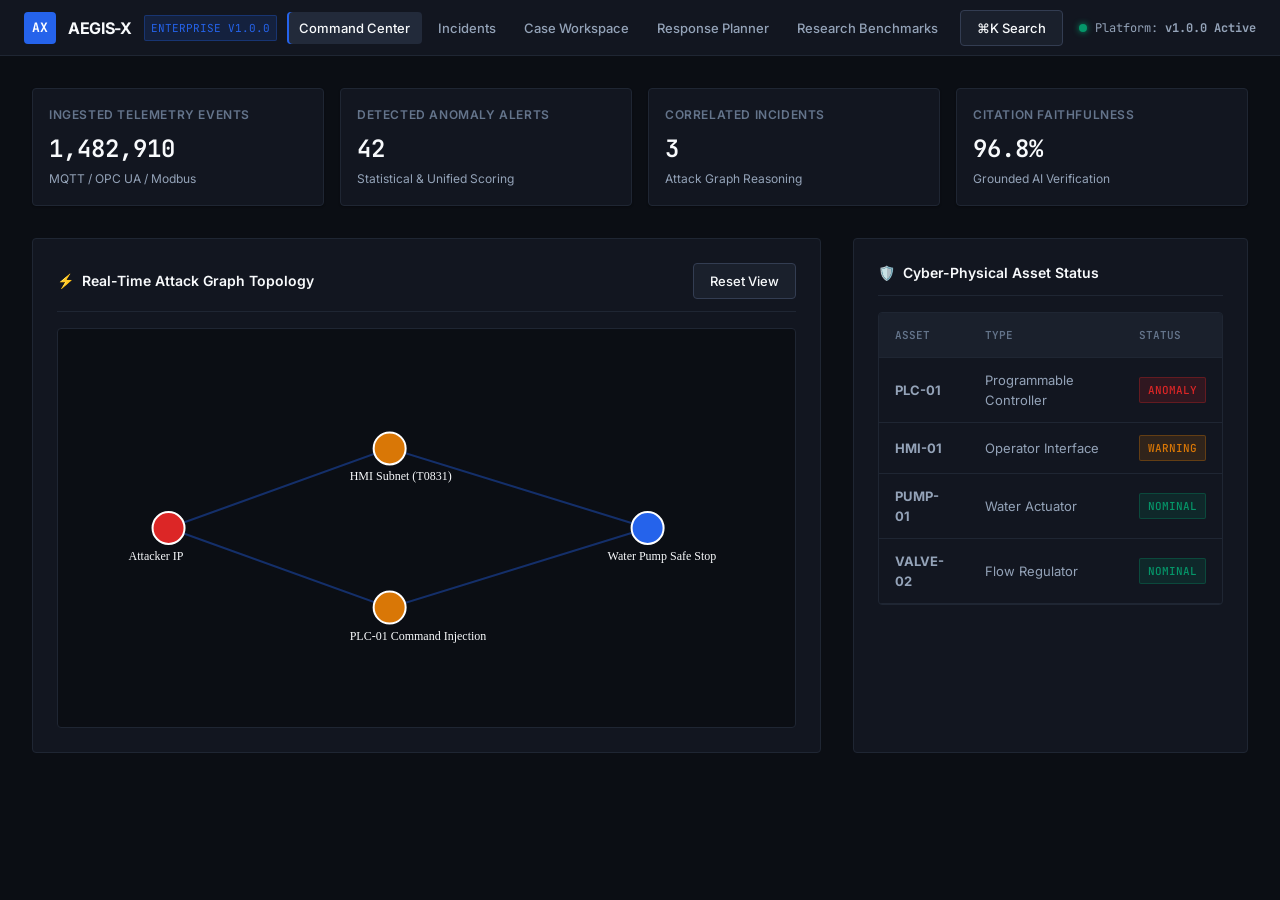
==== commit 642f1311: "feat(frontend): add design guidance and motion polish" ====
--- a/apps/web/index.html
+++ b/apps/web/index.html
@@ -9,7 +9,7 @@
 <body>
 
   <!-- Navigation Bar -->
-  <nav class="navbar">
+  <nav class="navbar" aria-label="Main navigation">
     <div class="brand">
       <div class="brand-icon">AX</div>
       <div class="brand-title">AEGIS-X</div>
@@ -17,15 +17,15 @@
     </div>
 
     <div class="nav-menu">
-      <a href="#" class="nav-link active" data-tab="dashboard">Command Center</a>
+      <a href="#" class="nav-link active" data-tab="dashboard" aria-current="page">Command Center</a>
       <a href="#" class="nav-link" data-tab="incidents">Incidents</a>
       <a href="#" class="nav-link" data-tab="cases">Case Workspace</a>
       <a href="#" class="nav-link" data-tab="response">Response Planner</a>
       <a href="#" class="nav-link" data-tab="benchmarks">Research Benchmarks</a>
     </div>
 
-    <div style="display: flex; align-items: center; gap: 16px;">
-      <button class="btn btn-secondary" style="height: 28px; padding: 0 8px; font-size: 11px;" onclick="toggleCommandPalette()">⌘K Search</button>
+    <div class="nav-tools">
+      <button type="button" class="btn btn-secondary btn-search" data-command-palette-trigger aria-haspopup="dialog" aria-expanded="false" aria-controls="commandPalette" onclick="toggleCommandPalette()">⌘K Search</button>
       <div class="system-status">
         <div class="status-dot"></div>
         <span>Platform: <strong id="platform-phase">v1.0.0 Active</strong></span>
@@ -263,22 +263,22 @@
   </main>
 
   <!-- Command Palette Modal -->
-  <div class="modal-backdrop" id="commandPalette">
-    <div class="command-palette">
-      <input type="text" class="palette-input" id="paletteSearch" placeholder="Type a command or search assets, incidents..." autofocus>
+  <div class="modal-backdrop" id="commandPalette" aria-hidden="true">
+    <div class="command-palette" role="dialog" aria-modal="true" aria-label="Search AEGIS-X">
+      <input type="text" class="palette-input" id="paletteSearch" aria-label="Search assets and incidents" placeholder="Type a command or search assets, incidents...">
       <div class="palette-results">
-        <div class="palette-item selected" onclick="toggleCommandPalette()">
+        <button type="button" class="palette-item selected" onclick="toggleCommandPalette()">
           <span>🔥 View Active Critical Incident INC-8924</span>
           <span class="kbd">Jump</span>
-        </div>
-        <div class="palette-item" onclick="toggleCommandPalette()">
+        </button>
+        <button type="button" class="palette-item" onclick="toggleCommandPalette()">
           <span>⚙️ Inspect PLC-01 Digital Twin Telemetry</span>
           <span class="kbd">View</span>
-        </div>
-        <div class="palette-item" onclick="toggleCommandPalette()">
+        </button>
+        <button type="button" class="palette-item" onclick="toggleCommandPalette()">
           <span>🚨 Open Pending Response Authorization Gate</span>
           <span class="kbd">Action</span>
-        </div>
+        </button>
       </div>
     </div>
   </div>
--- a/apps/web/styles.css
+++ b/apps/web/styles.css
@@ -180,7 +180,20 @@
 }
 
 .nav-link.active {
-  border-left: 2px solid var(--accent-primary);
+  box-shadow: inset 2px 0 var(--accent-primary);
+}
+
+.nav-tools {
+  display: flex;
+  align-items: center;
+  gap: var(--space-4);
+}
+
+.btn-search {
+  height: 32px;
+  padding: 0 10px;
+  font-size: 11px;
+  white-space: nowrap;
 }
 
 .system-status {
@@ -217,6 +230,12 @@
 
 .view-section.active {
   display: flex;
+  animation: section-enter var(--motion-normal) var(--ease-out) both;
+}
+
+@keyframes section-enter {
+  from { opacity: 0; }
+  to { opacity: 1; }
 }
 
 /* Metrics Cards Header Row */
@@ -324,6 +343,7 @@
   padding: var(--space-3) var(--space-4);
   border-bottom: 1px solid var(--border-subtle);
   color: var(--text-secondary);
+  transition: background-color var(--motion-fast) var(--ease-out), color var(--motion-fast) var(--ease-out);
 }
 
 tr:hover td {
@@ -358,11 +378,22 @@
   font-weight: 500;
   cursor: pointer;
   border: 1px solid transparent;
-  transition: background-color var(--motion-fast) var(--ease-out);
+  transition:
+    background-color var(--motion-fast) var(--ease-out),
+    border-color var(--motion-fast) var(--ease-out),
+    transform var(--motion-fast) var(--ease-out);
   display: inline-flex;
   align-items: center;
   gap: var(--space-2);
   font-family: var(--font-sans);
+}
+
+.btn:hover {
+  transform: translateY(-1px);
+}
+
+.btn:active {
+  transform: translateY(0);
 }
 
 .btn-primary {
@@ -443,12 +474,17 @@
   z-index: 100;
   opacity: 0;
   pointer-events: none;
-  transition: opacity var(--motion-normal) var(--ease-out);
+  visibility: hidden;
+  transition:
+    opacity var(--motion-normal) var(--ease-out),
+    visibility 0s linear var(--motion-normal);
 }
 
 .modal-backdrop.active {
   opacity: 1;
   pointer-events: auto;
+  visibility: visible;
+  transition-delay: 0s;
 }
 
 .command-palette {
@@ -458,6 +494,16 @@
   width: 600px;
   box-shadow: var(--shadow-lg);
   overflow: hidden;
+  opacity: 0;
+  transform: translateY(-6px);
+  transition:
+    opacity var(--motion-normal) var(--ease-out),
+    transform var(--motion-normal) var(--ease-out);
+}
+
+.modal-backdrop.active .command-palette {
+  opacity: 1;
+  transform: translateY(0);
 }
 
 .palette-input {
@@ -489,6 +535,12 @@
   border-radius: var(--radius-md);
   color: var(--text-secondary);
   cursor: pointer;
+  width: 100%;
+  border: 0;
+  background: transparent;
+  text-align: left;
+  font: inherit;
+  transition: background-color var(--motion-fast) var(--ease-out), color var(--motion-fast) var(--ease-out);
 }
 
 .palette-item:hover, .palette-item.selected {
@@ -512,3 +564,78 @@
     grid-template-columns: 1fr;
   }
 }
+
+@media (max-width: 760px) {
+  .navbar {
+    height: auto;
+    min-height: 56px;
+    flex-wrap: wrap;
+    gap: var(--space-2);
+    padding: var(--space-2) var(--space-4);
+  }
+
+  .nav-tools {
+    margin-left: auto;
+    gap: var(--space-2);
+  }
+
+  .nav-menu {
+    order: 3;
+    width: 100%;
+    overflow-x: auto;
+    white-space: nowrap;
+    padding-bottom: 2px;
+    scrollbar-width: thin;
+  }
+
+  .nav-link {
+    flex: 0 0 auto;
+  }
+
+  .main-container {
+    padding: var(--space-4);
+  }
+
+  .metrics-row {
+    grid-template-columns: repeat(2, minmax(0, 1fr));
+  }
+
+  .command-palette {
+    width: min(600px, calc(100vw - 24px));
+  }
+}
+
+@media (max-width: 480px) {
+  .brand-badge {
+    display: none;
+  }
+
+  .system-status {
+    font-size: 11px;
+  }
+
+  .main-container {
+    padding: var(--space-3);
+  }
+
+  .metrics-row {
+    grid-template-columns: 1fr;
+  }
+
+  .panel {
+    padding: var(--space-4);
+  }
+}
+
+@media (prefers-reduced-motion: reduce) {
+  html:focus-within {
+    scroll-behavior: auto;
+  }
+
+  *, *::before, *::after {
+    scroll-behavior: auto !important;
+    animation-duration: 0.01ms !important;
+    animation-iteration-count: 1 !important;
+    transition-duration: 0.01ms !important;
+  }
+}
